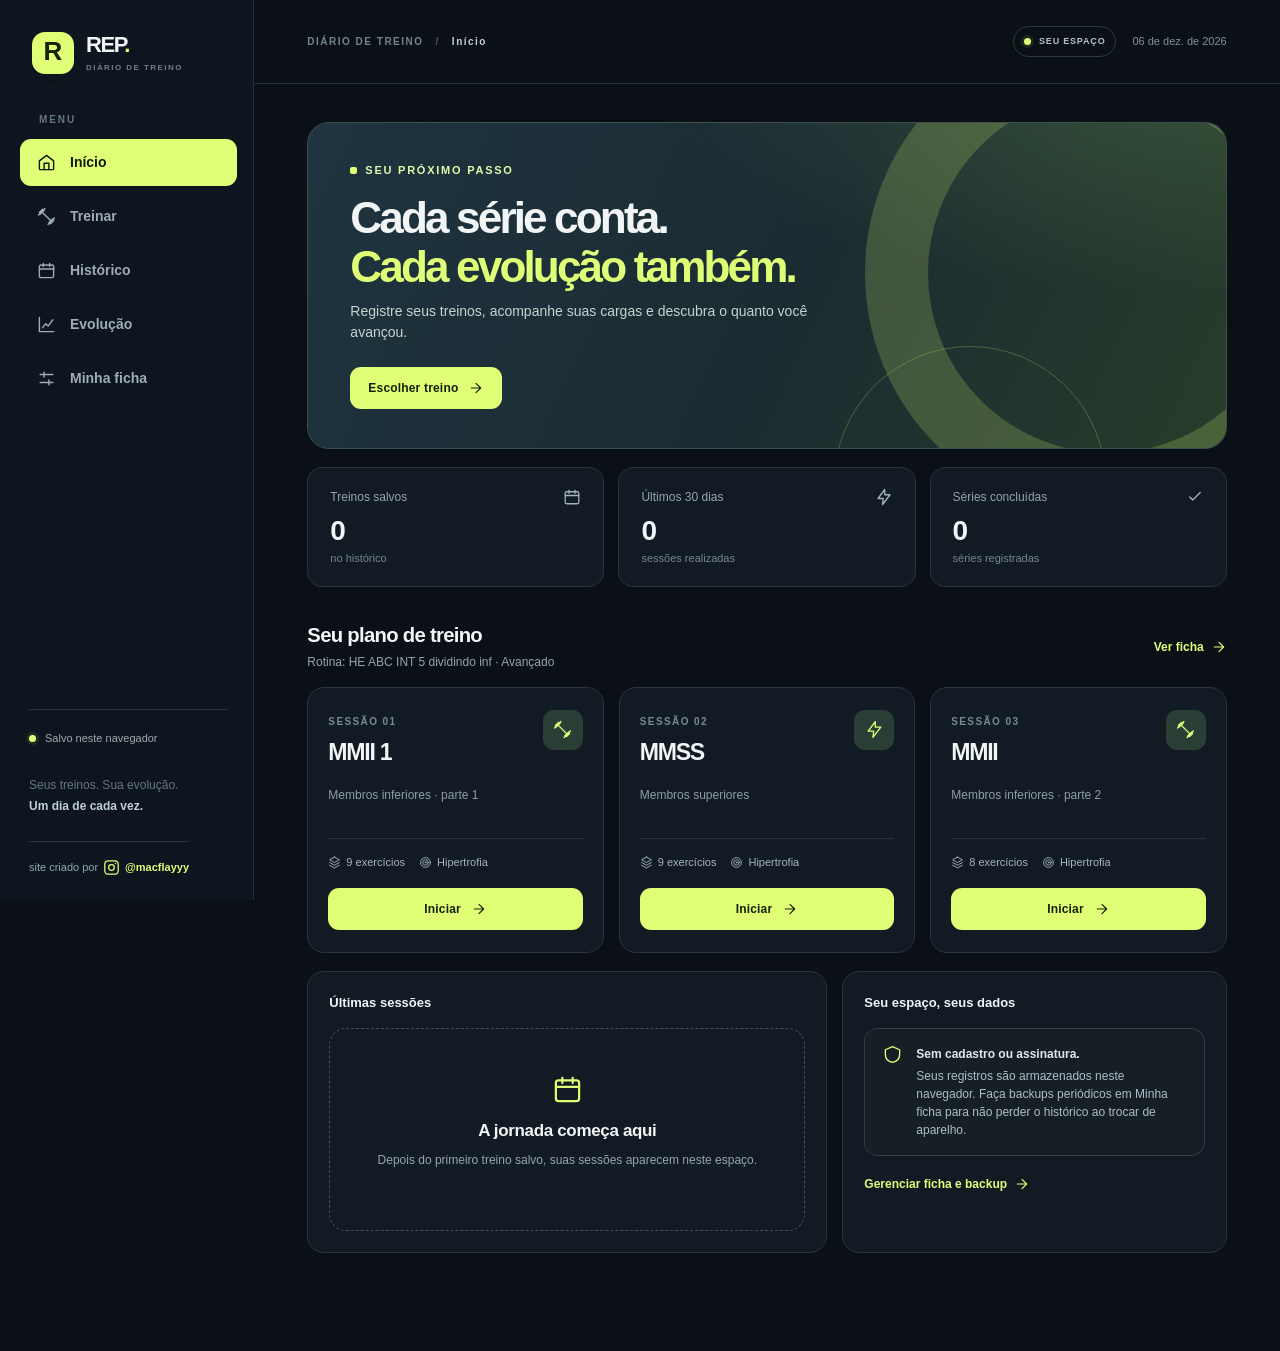
==== index.html @ fb62f92c "Recarregar novo aviso de três bipes no iPhone" ====
<!doctype html>
<html lang="pt-BR">
<head>
  <meta charset="utf-8">
  <meta name="viewport" content="width=device-width, initial-scale=1, viewport-fit=cover">
  <script>
    (function removeTrackingParam() {
      const url = new URL(window.location.href);
      if (url.searchParams.get('utm_source') === 'chatgpt.com') {
        url.searchParams.delete('utm_source');
        window.history.replaceState(window.history.state, '', url.pathname + url.search + url.hash);
      }
    })();
  </script>
  <meta name="theme-color" content="#0d1118">
  <meta name="description" content="Registre seus treinos, acompanhe cargas e evolua em cada sessão. Funciona offline e salva no navegador.">
  <title>REP — Diário de treino</title>
  <link rel="icon" href="assets/icon.svg" type="image/svg+xml">
  <link rel="stylesheet" href="styles.css?v=20261029-instagramgreen">
  <script src="js/data.js" defer></script>
  <script src="js/app.js?v=20261029-three-beeps" defer></script>
</head>
<body>
  <div class="shell">
    <aside class="sidebar" aria-label="Navegação principal">
      <div class="brand" aria-label="REP, diário de treino"><div class="brand-mark">R<span>·</span></div><div class="brand-name">REP<span class="brand-dot">.</span><small>DIÁRIO DE TREINO</small></div></div>
      <div class="side-label">MENU</div>
      <nav class="desktop-nav" id="desktop-nav">
        <button data-nav="home" class="nav-item active"><span data-icon="home"></span><span>Início</span></button>
        <button data-nav="training" class="nav-item"><span data-icon="dumbbell"></span><span>Treinar</span></button>
        <button data-nav="history" class="nav-item"><span data-icon="calendar"></span><span>Histórico</span></button>
        <button data-nav="progress" class="nav-item"><span data-icon="chart"></span><span>Evolução</span></button>
        <button data-nav="routine" class="nav-item"><span data-icon="sliders"></span><span>Minha ficha</span></button>
      </nav>
      <div class="sidebar-bottom"><div class="storage-indicator"><span class="status-dot"></span><span>Salvo neste navegador</span></div><div class="sidebar-tip">Seus treinos. Sua evolução.<br><strong>Um dia de cada vez.</strong></div><a class="creator-credit" href="https://www.instagram.com/macflayyy/" target="_blank" rel="noopener noreferrer" aria-label="Site criado por @macflayyy — abrir perfil no Instagram"><span class="creator-label">site criado por</span><span class="creator-handle"><svg aria-hidden="true" viewBox="0 0 24 24" fill="none" stroke="currentColor" stroke-width="1.8" stroke-linecap="round" stroke-linejoin="round"><rect x="2.5" y="2.5" width="19" height="19" rx="5"/><circle cx="12" cy="12" r="4"/><circle cx="17.6" cy="6.4" r="1" fill="currentColor" stroke="none"/></svg><strong>@macflayyy</strong></span></a></div>
    </aside>
    <div class="page">
      <header class="topbar"><div class="mobile-brand">REP<span>.</span></div><div class="breadcrumb"><span>DIÁRIO DE TREINO</span><span class="crumb-separator">/</span><span id="current-page-name">Início</span></div><div class="topbar-right"><span class="live-chip"><span class="status-dot"></span> SEU ESPAÇO</span><span id="today-label"></span></div></header>
      <main id="app" tabindex="-1" aria-live="polite"></main>
      <div class="mobile-creator"><a class="creator-credit creator-credit-mobile" data-instagram-profile href="#instagram" aria-label="Site criado por @macflayyy — abrir perfil no Instagram"><span class="creator-label">site criado por</span><span class="creator-handle"><svg aria-hidden="true" viewBox="0 0 24 24" fill="none" stroke="currentColor" stroke-width="1.8" stroke-linecap="round" stroke-linejoin="round"><rect x="2.5" y="2.5" width="19" height="19" rx="5"/><circle cx="12" cy="12" r="4"/><circle cx="17.6" cy="6.4" r="1" fill="currentColor" stroke="none"/></svg><strong>@macflayyy</strong></span></a></div>
    </div>
  </div>
  <nav class="mobile-nav" aria-label="Navegação principal">
    <button data-nav="home" class="mobile-nav-item active"><span data-icon="home"></span><small>Início</small></button>
    <button data-nav="training" class="mobile-nav-item"><span data-icon="dumbbell"></span><small>Treinar</small></button>
    <button data-nav="history" class="mobile-nav-item"><span data-icon="calendar"></span><small>Histórico</small></button>
    <button data-nav="progress" class="mobile-nav-item"><span data-icon="chart"></span><small>Evolução</small></button>
    <button data-nav="routine" class="mobile-nav-item"><span data-icon="sliders"></span><small>Ficha</small></button>
  </nav>
  <div id="modal-root"></div>
  <div id="toast-root" role="status" aria-live="polite"></div>
</body>
</html>
---- styles.css ----
:root{color-scheme:dark;--bg:#0b1017;--panel:#121a23;--panel2:#18222d;--border:#293440;--ink:#f1f5f6;--muted:#94a4ad;--subtle:#657783;--accent:#dfff77;--accentText:#162008;--blue:#95b9ff;--danger:#ff8c85;--radius:17px;--shadow:0 16px 36px #00000020;font-family:Inter,ui-sans-serif,-apple-system,BlinkMacSystemFont,"Segoe UI",sans-serif;font-size:14px}
*{box-sizing:border-box}html{scroll-behavior:smooth}body{margin:0;background:var(--bg);color:var(--ink);line-height:1.5;min-width:320px}button,input,select,textarea{font:inherit}button{cursor:pointer}button:disabled{opacity:.5;cursor:not-allowed}button:focus-visible,input:focus-visible,select:focus-visible,textarea:focus-visible{outline:2px solid var(--accent);outline-offset:3px}h1,h2,h3,p{margin:0}h1{font-size:clamp(2.1rem,4vw,3.15rem);letter-spacing:-.065em;line-height:1.12;font-weight:800}h2{font-size:1.45rem;letter-spacing:-.035em;line-height:1.2}h3{font-size:1.07rem;letter-spacing:-.02em}small{font-size:.77rem}a{color:inherit}svg{display:block}input,select,textarea{background:#0f1720;border:1px solid #354350;border-radius:10px;color:var(--ink);padding:11px 12px;max-width:100%;width:100%;min-height:42px}input[type=date]{color-scheme:dark}input[type=checkbox]{accent-color:var(--accent)}textarea{resize:vertical;min-height:80px}select{cursor:pointer}label{display:block}label>.field-label{display:block;margin-bottom:6px;color:#aebdc6;font-size:.79rem;font-weight:650} .shell{min-height:100vh;display:grid;grid-template-columns:254px minmax(0,1fr)}.sidebar{height:100vh;position:sticky;top:0;padding:32px 16px 23px 20px;border-right:1px solid #27313b;background:#0e151e;display:flex;flex-direction:column;gap:38px}.brand{display:flex;align-items:center;gap:12px;padding:0 12px}.brand-mark{height:42px;width:42px;border-radius:13px;background:var(--accent);color:#172208;font-size:26px;font-weight:900;display:grid;place-items:center;letter-spacing:-5px;padding-right:5px}.brand-mark span{font-size:21px}.brand-name{font-size:22px;font-weight:850;line-height:.98;letter-spacing:-.065em}.brand-dot,.mobile-brand span{color:var(--accent)}.brand-name small{display:block;color:#6e808d;letter-spacing:.18em;font-size:8px;font-weight:750;margin-top:8px}.side-label{font-size:10px;letter-spacing:.19em;color:#627681;font-weight:800;padding-left:19px;margin-bottom:-26px}.desktop-nav{display:grid;gap:7px}.nav-item,.mobile-nav-item{border:0;background:transparent;color:#9dadb6;display:flex;align-items:center;gap:14px;border-radius:11px;padding:13px 17px;font-weight:650;text-align:left;transition:background .2s,color .2s}.nav-item svg,.mobile-nav-item svg{height:19px;width:19px;stroke-width:1.8}.nav-item:hover,.mobile-nav-item:hover{background:#1a2631;color:white}.nav-item.active{background:var(--accent);color:#101b08}.sidebar-bottom{margin-top:auto;padding:15px 9px 0}.storage-indicator{display:flex;align-items:center;gap:9px;color:#9daaaf;font-size:11px;border-top:1px solid var(--border);padding-top:20px}.status-dot{display:inline-block;background:var(--accent);width:7px;height:7px;border-radius:50%;box-shadow:0 0 0 3px #dfff7717}.sidebar-tip{color:#637784;font-size:12px;line-height:1.8;margin-top:28px}.sidebar-tip strong{color:#bdd0d8;font-weight:550}.page{min-width:0;display:flex;flex-direction:column;min-height:100vh}.topbar{height:84px;padding:0 5.2%;border-bottom:1px solid #222e39;display:flex;align-items:center;justify-content:space-between;gap:12px}.breadcrumb{display:flex;align-items:center;gap:12px;color:#73848f;font-size:10px;letter-spacing:.15em;font-weight:750}.breadcrumb span:last-child{color:#c4d1d6}.crumb-separator{color:#485b65}.topbar-right{display:flex;gap:16px;align-items:center;color:#81939e;font-size:11px}.live-chip{display:flex;align-items:center;gap:8px;padding:8px 10px;border:1px solid #2b3b3f;border-radius:999px;color:#b5c3c5;font-weight:750;letter-spacing:.09em;font-size:9px}.mobile-brand,.mobile-nav{display:none}#app{width:100%;max-width:1320px;margin:0 auto;padding:38px 5.2% 80px;flex:1}.site-footer{padding:26px 5.2%;border-top:1px solid #202b35;color:#5c6e79;font-size:11px}.site-footer span{margin-left:8px}.eyebrow{display:flex;align-items:center;gap:8px;font-size:11px;letter-spacing:.16em;font-weight:800;color:var(--accent);text-transform:uppercase}.eyebrow:before{content:"";height:7px;width:7px;border-radius:2px;background:var(--accent)}.page-intro{display:flex;align-items:flex-end;justify-content:space-between;gap:24px;margin:13px 0 28px}.page-intro p{margin-top:12px;color:#91a0ac;max-width:590px}.page-intro .btn{flex-shrink:0}.hero{position:relative;min-height:258px;border-radius:22px;overflow:hidden;padding:39px 42px;display:flex;flex-direction:column;align-items:flex-start;justify-content:center;background:radial-gradient(ellipse at 92% -10%,#50734966,transparent 40%),linear-gradient(115deg,#1f3440 0%,#1b2b31 53%,#283d2b 100%);border:1px solid #3c504c}.hero:before{content:"";height:360px;width:360px;border:63px solid #e0ff7830;border-radius:100%;position:absolute;right:-125px;top:-93px}.hero:after{content:"";position:absolute;right:13%;bottom:-170px;height:270px;width:270px;border:1px solid #dfff773d;border-radius:50%}.hero>*{position:relative;z-index:1}.hero h1{margin:14px 0 10px;max-width:560px}.hero h1 em{font-style:normal;color:var(--accent)}.hero p{color:#c6d4d0;max-width:490px}.hero .btn{margin-top:24px}.hero .eyebrow{color:#e1f9aa}.stat-grid{display:grid;grid-template-columns:repeat(3,minmax(0,1fr));gap:14px;margin:18px 0 36px}.stat-card{background:var(--panel);border:1px solid var(--border);padding:20px 22px;border-radius:15px;min-height:120px;display:flex;flex-direction:column;justify-content:space-between}.stat-top{display:flex;align-items:center;justify-content:space-between;color:#93a4ae;font-size:12px}.stat-top svg{height:18px;width:18px;color:#a4b5bc}.stat-value{font-size:2rem;line-height:1.1;font-weight:800;letter-spacing:-.055em}.stat-caption{font-size:11px;color:#748792;margin-top:3px}.section-heading{display:flex;align-items:center;justify-content:space-between;gap:14px;margin:32px 0 16px}.section-heading h2{font-size:1.45rem}.section-heading p{color:var(--muted);font-size:12px;margin-top:5px}.mini-link{display:inline-flex;align-items:center;gap:7px;border:0;background:transparent;color:var(--accent);font-size:12px;font-weight:750;padding:7px 0}.mini-link svg{height:16px;width:16px}.session-grid{display:grid;grid-template-columns:repeat(3,minmax(0,1fr));gap:15px}.session-card{background:var(--panel);border:1px solid var(--border);border-radius:17px;padding:22px 20px;display:flex;flex-direction:column;gap:17px;transition:transform .2s,border .2s;min-width:0}.session-card:hover{transform:translateY(-2px);border-color:#52654c}.session-card-head{display:flex;align-items:flex-start;justify-content:space-between;gap:10px}.session-code{color:#758b95;font-size:10px;letter-spacing:.14em;font-weight:800}.session-card h3{font-size:1.65rem;letter-spacing:-.055em;margin-top:4px}.session-icon{display:grid;place-items:center;height:40px;width:40px;border-radius:11px;background:#2a3e35;color:var(--accent)}.session-icon svg{width:19px;height:19px}.session-subtitle{font-size:12px;color:#8f9da6;min-height:35px}.session-details{padding-top:15px;border-top:1px solid var(--border);display:flex;align-items:center;gap:14px;font-size:11px;color:#a5b5be}.session-details span{display:flex;align-items:center;gap:5px}.session-details svg{width:13px;height:13px}.session-card .btn{margin-top:auto}.btn{display:inline-flex;align-items:center;justify-content:center;gap:10px;border:1px solid transparent;border-radius:11px;padding:11px 17px;min-height:42px;font-size:12px;font-weight:800;letter-spacing:.015em;transition:filter .17s,background .17s}.btn svg{height:16px;width:16px;flex:0 0 16px}.btn:hover{filter:brightness(1.09)}.btn-primary{background:var(--accent);color:var(--accentText)}.btn-ghost{background:#1d2b36;border-color:#334551;color:#e4edef}.btn-plain{background:transparent;border-color:#354451;color:#c9d5db}.btn-danger{background:#42252b;border-color:#75434a;color:#ffb8b4}.btn-small{padding:8px 10px;min-height:34px;font-size:11px;border-radius:9px}.btn-block{width:100%}.btn-icon{min-width:34px;padding:7px}.muted{color:var(--muted)}.small{font-size:12px}.info-strip{background:#171f26;border:1px solid #303d41;border-radius:13px;display:flex;align-items:flex-start;gap:14px;padding:16px 18px;color:#acbec6;font-size:12px;margin-top:24px}.info-strip svg{height:19px;width:19px;flex-shrink:0;color:var(--accent)}.info-strip strong{color:#e0e9ea}.info-strip p+p{margin-top:4px}.summary-grid{display:grid;grid-template-columns:1.15fr .85fr;gap:15px;margin:18px 0}.card{background:var(--panel);border:1px solid var(--border);border-radius:var(--radius);padding:21px}.card-title{font-weight:750;font-size:13px;margin-bottom:16px}.recent-row{display:flex;justify-content:space-between;align-items:center;gap:15px;padding:13px 0;border-bottom:1px solid #28343d}.recent-row:last-child{border:0;padding-bottom:0}.recent-row .title{font-weight:740}.recent-row .subtitle{font-size:11px;color:#7e909c}.recent-row .right{text-align:right}.recent-row .right strong{color:#d3eb97;display:block}.recent-row .right span{font-size:11px;color:#81939d}.empty-state{background:var(--panel);border:1px dashed #42515b;border-radius:17px;padding:45px 25px;text-align:center;color:#94a6af}.empty-state svg{width:31px;height:31px;margin:0 auto 13px;color:var(--accent)}.empty-state h3{color:var(--ink);font-size:17px;margin-bottom:7px}.empty-state p{max-width:425px;margin:0 auto 16px;font-size:12px}.selector-row{display:flex;flex-wrap:wrap;gap:9px;margin:22px 0}.chip{background:#17232d;border:1px solid #2c404b;border-radius:999px;padding:9px 16px;color:#b4c3c9;font-weight:700;font-size:12px}.chip.active{background:var(--accent);color:var(--accentText);border-color:var(--accent)}.training-toolbar{display:flex;justify-content:space-between;align-items:center;gap:15px;background:#16212b;border:1px solid #31404a;padding:14px 18px;border-radius:14px;margin:18px 0 18px}.training-toolbar .toolbar-info{display:flex;gap:15px;align-items:center;flex-wrap:wrap}.training-toolbar strong{color:var(--accent)}.training-toolbar small{color:var(--muted)}.training-toolbar .date-field{display:flex;align-items:center;gap:10px}.date-field label{color:#a7b9c2;font-size:12px;font-weight:700}.date-field input{width:155px;padding:8px 9px;min-height:36px}.progress-track{height:8px;background:#27333c;border-radius:99px;overflow:hidden;margin:12px 0 10px}.progress-fill{height:100%;background:linear-gradient(90deg,#91cc67,var(--accent));border-radius:99px;transition:width .2s}.progress-caption{color:#93a6af;font-size:11px}.exercise-list{display:grid;gap:13px}.combo-banner{display:flex;align-items:center;gap:12px;background:#263529;border:1px solid #516644;border-radius:12px;padding:13px 16px;color:#d2e6ba;margin-top:6px;margin-bottom:0}.combo-banner svg{width:19px;height:19px;color:var(--accent)}.combo-banner strong{display:block;font-size:12px}.combo-banner span{font-size:11px;color:#adbea3}.exercise-card{background:var(--panel);border:1px solid #2a3741;border-radius:16px;padding:20px 22px;scroll-margin:12px}.exercise-card.is-complete{border-color:#647b42;background:#17231e}.exercise-header{display:flex;align-items:flex-start;justify-content:space-between;gap:13px}.exercise-number{color:var(--accent);font-size:10px;letter-spacing:.13em;font-weight:800;margin-bottom:7px}.exercise-name{font-size:17px;font-weight:760;letter-spacing:-.025em}.exercise-tags{display:flex;align-items:center;gap:7px;flex-wrap:wrap;margin:11px 0}.tag{display:inline-flex;align-items:center;gap:5px;padding:6px 8px;border:1px solid #3c4c56;border-radius:7px;color:#b4c4c9;font-size:10px;background:#1b2832}.tag svg{height:13px;width:13px}.tag-accent{border-color:#536d4d;color:#daf29b;background:#273526}.exercise-notes{background:#1c2832;border-left:2px solid #879fab;border-radius:4px 9px 9px 4px;margin:10px 0 15px;padding:10px 13px;color:#b5c5cc;font-size:12px}.exercise-notes strong{color:#e0ebef}.exercise-notes p+p{margin-top:6px}.exercise-header .btn{flex-shrink:0}.set-table{border:1px solid #32414b;border-radius:11px;overflow:hidden;margin-top:16px}.set-table-head,.set-row{display:grid;grid-template-columns:65px minmax(90px,1fr) minmax(90px,1fr) 55px;gap:12px;align-items:center;padding:9px 13px}.set-table-head{background:#1d2b36;color:#8fa3af;font-size:10px;font-weight:850;letter-spacing:.05em}.set-row{border-top:1px solid #2c3b45;min-height:59px}.set-row.done{background:#213125}.set-row .set-index{font-weight:800;color:#b6c6ce;font-size:12px}.set-row input{padding:8px 10px;min-height:36px;font-size:13px}.tick{width:31px;height:31px;border:1px solid #456052;border-radius:9px;background:#24372f;color:#5d7568;display:grid;place-items:center;margin-left:auto}.tick svg{width:16px;height:16px}.tick.checked{background:var(--accent);color:#15200b;border-color:var(--accent)}.cardio-grid{display:grid;grid-template-columns:repeat(4,minmax(0,1fr));gap:12px;padding:14px;margin-top:15px;border:1px solid #33444b;border-radius:11px}.cardio-grid label{font-size:10px;color:#a5b7bf;font-weight:700}.cardio-grid label span{display:block;margin-bottom:6px}.cardio-grid .wide{grid-column:span 2}.cardio-complete{display:flex;align-items:center;gap:9px;justify-content:flex-end}.cardio-complete .tick{margin:0}.exercise-footer{display:flex;justify-content:space-between;align-items:center;gap:8px;flex-wrap:wrap;margin-top:15px}.exercise-footer .hint{font-size:11px;color:#869ba4}.session-footer{margin:20px 0 32px;background:#18252c;border:1px solid #3a4b51;border-radius:16px;padding:20px;display:grid;grid-template-columns:1fr auto;gap:20px;align-items:end}.session-footer textarea{margin-top:7px}.session-footer .btn{min-width:160px}.session-footer label{font-weight:720;font-size:12px}.filter-line{display:flex;align-items:center;justify-content:space-between;gap:12px;flex-wrap:wrap;margin-bottom:17px}.filter-line select{width:auto;min-width:180px}.history-list{display:grid;gap:12px}.history-item{border:1px solid var(--border);background:var(--panel);border-radius:15px;overflow:hidden}.history-row{display:flex;justify-content:space-between;align-items:center;gap:18px;padding:18px 20px;flex-wrap:wrap}.history-date{font-size:11px;color:#839aa3}.history-title{font-size:17px;font-weight:760;margin:4px 0}.history-badges{display:flex;gap:7px;flex-wrap:wrap}.history-item details{border-top:1px solid var(--border)}.history-item summary{cursor:pointer;list-style:none;padding:12px 20px;font-size:12px;font-weight:780;color:var(--accent)}.history-item summary::-webkit-details-marker{display:none}.history-item details[open] summary{border-bottom:1px solid var(--border)}.history-detail{padding:15px 20px}.history-exercise{padding:10px 0;border-bottom:1px solid #27343b}.history-exercise:last-child{border-bottom:0}.history-exercise strong{font-size:12px}.history-exercise small{display:block;color:#8da3aa;margin-top:5px;line-height:1.7}.history-actions{display:flex;align-items:center;gap:8px}.chart-layout{display:grid;grid-template-columns:1fr 275px;gap:16px;align-items:stretch}.chart-card{min-width:0}.chart-header{display:flex;justify-content:space-between;align-items:flex-start;gap:15px;flex-wrap:wrap}.chart-title{font-size:13px;color:#a5b5bc}.chart-peak{font-size:2.5rem;font-weight:820;letter-spacing:-.065em;line-height:1.1;margin-top:7px}.chart-note{color:#8ca1ab;font-size:11px}.chart-shell{margin:23px 0 6px}.chart-shell svg{width:100%;height:auto}.axis-label{font-size:11px;fill:#8b9ea8;font-family:inherit}.chart-grid{stroke:#31424a;stroke-width:1;stroke-dasharray:4 6}.chart-line{fill:none;stroke:var(--accent);stroke-width:3.5;stroke-linecap:round;stroke-linejoin:round}.chart-area{fill:url(#chartGradient)}.chart-point{fill:var(--accent);stroke:#1a2426;stroke-width:3}.chart-summary{display:grid;gap:12px;align-content:start}.chart-summary .mini-stat{border-bottom:1px solid var(--border);padding:0 0 14px}.mini-stat small{color:#8da2ab;display:block;margin-bottom:4px}.mini-stat strong{font-size:21px;letter-spacing:-.04em}.chart-selector{width:100%;margin-bottom:19px}.routine-header{display:flex;justify-content:space-between;align-items:center;gap:14px;margin:28px 0 12px}.routine-count{color:var(--muted);font-size:12px}.routine-row{background:var(--panel);border:1px solid var(--border);border-radius:13px;padding:15px 17px;display:flex;align-items:center;justify-content:space-between;gap:13px;margin-bottom:9px}.routine-left{min-width:0}.routine-left strong{display:block;font-size:13px;line-height:1.45}.routine-meta{color:#8c9faa;font-size:11px;margin-top:5px;line-height:1.6;word-break:break-word}.routine-controls{display:flex;gap:6px;flex-shrink:0}.routine-controls .btn{min-width:35px}.routine-divider{margin-top:14px}.backup-card{display:grid;grid-template-columns:1fr auto;gap:20px;align-items:center;margin-top:36px}.backup-card p{color:#93a5ad;font-size:12px;margin-top:7px}.backup-actions{display:flex;gap:9px;flex-wrap:wrap}.hidden-file-input{display:none}.modal-backdrop{position:fixed;inset:0;z-index:100;background:#020a0dce;display:grid;place-items:center;padding:20px;overflow:auto}.modal{width:min(100%,590px);max-height:min(90vh,820px);overflow:auto;background:#17222c;border:1px solid #455864;border-radius:20px;box-shadow:0 30px 90px #0009;padding:25px}.modal-head{display:flex;align-items:center;justify-content:space-between;gap:20px;margin-bottom:18px}.modal-head h2{font-size:23px}.modal-head p{color:#91a4ad;font-size:11px;margin-top:3px}.modal-form{display:grid;grid-template-columns:1fr 1fr;gap:14px}.modal-form .full{grid-column:1/-1}.modal-form label{font-size:12px}.modal-footer{grid-column:1/-1;display:flex;justify-content:space-between;gap:10px;padding-top:12px;border-top:1px solid var(--border);flex-wrap:wrap}.modal-note{grid-column:1/-1;color:#879da5;font-size:11px}.text-danger{color:#ffb0a9}.success-text{color:var(--accent)}#toast-root{position:fixed;right:20px;bottom:22px;z-index:200;pointer-events:none}.toast{padding:13px 17px;background:#dcff7e;color:#132008;font-size:12px;font-weight:800;border-radius:10px;box-shadow:var(--shadow);max-width:340px}.rest-timer{position:fixed;bottom:25px;left:50%;transform:translateX(-50%);z-index:70;background:var(--accent);color:#1a280c;display:flex;align-items:center;gap:15px;border-radius:99px;padding:10px 13px 10px 19px;box-shadow:0 16px 40px #0009}.rest-timer strong{font-size:18px;font-variant-numeric:tabular-nums}.rest-timer .btn{background:#1e2d10;color:#e7ffac;min-height:33px}.rest-timer small{font-size:10px;text-transform:uppercase;letter-spacing:.1em;font-weight:800}.mobile-only{display:none}
@media(max-width:1200px){.shell{grid-template-columns:220px minmax(0,1fr)}.session-grid{gap:11px}.session-card{padding:18px 16px}.chart-layout{grid-template-columns:1fr 225px}.cardio-grid{grid-template-columns:repeat(2,minmax(0,1fr))}}
@media(max-width:850px){.shell{display:block}.sidebar{display:none}.topbar{height:65px;padding:0 22px}.mobile-brand{display:block;font-size:25px;font-weight:900;letter-spacing:-.07em}.breadcrumb{display:none}#app{padding:29px 22px 104px}.mobile-nav{position:fixed;bottom:0;left:0;right:0;z-index:85;display:flex;justify-content:space-around;align-items:stretch;border-top:1px solid #34434c;background:#101921f2;backdrop-filter:blur(20px);padding:9px max(10px,env(safe-area-inset-right)) calc(9px + env(safe-area-inset-bottom)) max(10px,env(safe-area-inset-left))}.mobile-nav-item{display:flex;flex-direction:column;align-items:center;justify-content:center;gap:3px;padding:4px 3px 2px;border-radius:8px;min-width:52px;font-size:10px}.mobile-nav-item small{font-size:9px;font-weight:650}.mobile-nav-item.active{color:var(--accent)}.site-footer{padding-bottom:100px}.hero{min-height:245px}.session-grid{grid-template-columns:repeat(3,minmax(0,1fr))}.chart-layout{grid-template-columns:1fr}.chart-summary{grid-template-columns:repeat(3,1fr);gap:12px}.chart-summary .mini-stat{border:0;padding:0}.rest-timer{bottom:85px}.mobile-only{display:initial}}
@media(max-width:650px){.topbar{padding:0 17px}.topbar-right #today-label{display:none}#app{padding:23px 15px 110px}.hero{padding:29px 24px;min-height:266px;border-radius:17px}.hero:before{right:-275px}.hero h1{font-size:36px}.stat-grid{gap:9px}.stat-card{padding:14px 13px;min-height:103px}.stat-top{font-size:10px}.stat-top svg{height:15px;width:15px}.stat-value{font-size:1.7rem}.stat-caption{font-size:10px}.session-grid{grid-template-columns:1fr}.session-card{gap:11px}.session-subtitle{min-height:0}.session-card h3{font-size:1.5rem}.page-intro{align-items:flex-start;flex-direction:column;gap:14px;margin:12px 0 21px}.page-intro h1{font-size:32px}.page-intro p{margin-top:9px}.section-heading{margin:26px 0 13px}.summary-grid{grid-template-columns:1fr}.training-toolbar{align-items:flex-start;flex-direction:column}.exercise-card{padding:15px}.exercise-name{font-size:15px}.exercise-header .btn{font-size:10px;padding:7px 8px}.exercise-header .btn svg{display:none}.set-table-head,.set-row{grid-template-columns:38px minmax(65px,1fr) minmax(65px,1fr) 35px;gap:7px;padding:9px 9px}.set-row input{font-size:13px;padding:8px 6px}.set-table-head{font-size:9px}.tick{height:29px;width:29px}.session-footer{grid-template-columns:1fr;gap:13px;padding:16px}.session-footer .btn{width:100%}.cardio-grid{gap:9px;padding:10px}.cardio-grid input{min-width:0}.routine-row{align-items:flex-start;gap:10px;padding:13px}.routine-controls{flex-direction:column}.routine-controls .btn{min-width:34px}.routine-meta{font-size:10px}.backup-card{grid-template-columns:1fr}.backup-actions .btn{flex:1}.modal{padding:20px 15px}.modal-form{gap:12px}.modal-form .narrow-full{grid-column:1/-1}.chart-summary .mini-stat strong{font-size:17px}.history-row{align-items:flex-start}.history-actions{width:100%;justify-content:space-between}.rest-timer{bottom:88px;width:max-content;max-width:calc(100vw - 24px)}}
@media(prefers-reduced-motion:reduce){*,*::before,*::after{scroll-behavior:auto!important;transition:none!important;animation:none!important}}

/* Histórico: mantém a seta do resumo em tamanho estável, inclusive no celular. */
.history-item summary{display:flex;align-items:center;justify-content:space-between;gap:12px}
.history-item summary svg{width:17px;height:17px;flex:0 0 17px;display:inline-block;vertical-align:middle;transition:transform .2s ease}
.history-item details[open] summary svg{transform:rotate(180deg)}
/* Descanso ajustável sem modificar a prescrição original da ficha. */
.training-options{display:flex;align-items:center;justify-content:space-between;gap:12px;flex-wrap:wrap;margin:0 0 16px;padding:11px 16px;border:1px solid #354550;border-radius:12px;background:#14202a;color:#b8cbd0}
.training-options .vibrate-label{display:inline-flex;align-items:center;gap:8px;font-size:12px;font-weight:750;cursor:pointer}
.vibrate-label input{width:18px;height:18px;min-height:0;flex:0 0 18px;margin:0;accent-color:var(--accent)}
.vibrate-label svg{width:16px;height:16px;color:var(--accent)}
.training-options small{font-size:11px;color:#849aa7}
.exercise-actions{display:flex;align-items:center;justify-content:flex-end;gap:9px;flex-wrap:wrap}
.rest-config{display:inline-flex;align-items:flex-end;gap:8px;flex-wrap:wrap}
.rest-config label{display:flex;flex-direction:column;gap:5px;font-size:10px;color:#a5b8c1;font-weight:750}
.rest-config input{width:75px;min-height:34px;padding:6px 9px;font-size:13px;font-variant-numeric:tabular-nums;text-align:center}
.rest-timer.rest-finished{background:#ffdf83;color:#24200c}
@media(max-width:620px){.exercise-actions{width:100%;justify-content:space-between}.rest-config{max-width:100%}.training-options{align-items:flex-start}.rest-timer{bottom:82px;max-width:calc(100vw - 24px);gap:10px;padding:10px 12px}.rest-timer small{font-size:9px}.rest-timer strong{font-size:17px}}
/* Crédito do criador: ícone colado ao @, sem deslocamento para o início da linha. */
.sidebar{overflow-y:auto}
.sidebar-bottom{flex-shrink:0}
.creator-credit{display:inline-flex;align-items:center;gap:5px;flex-wrap:nowrap;white-space:nowrap;margin-top:23px;padding-top:17px;border-top:1px solid #29353d;text-decoration:none;color:#90a7b0;font-size:11px;line-height:1.5;transition:color .18s}
.creator-credit .creator-label{display:inline-block;flex:0 0 auto}
.creator-credit .creator-handle{display:inline-flex;align-items:center;gap:5px;white-space:nowrap;flex:0 0 auto}
.creator-credit .creator-handle svg{width:17px;height:17px;flex:0 0 17px;display:block;color:var(--accent);stroke:currentColor}
.creator-credit strong{color:#dfff77;font-weight:750}
.creator-credit:hover{color:#fff}
.creator-credit:focus-visible{outline:2px solid var(--accent);outline-offset:4px;border-radius:4px}
.mobile-creator{display:none}
@media(max-width:850px){
  .mobile-creator{display:flex;align-items:center;justify-content:center;margin:0 20px 80px;padding:0 12px}
  .creator-credit-mobile{justify-content:center;margin-top:0;padding:16px 0 0;border-top:1px solid #29353d;font-size:12px}
}

/* Ordem visual fixa mesmo quando o navegador conserva o HTML anterior no cache. */
.creator-credit .creator-handle svg{order:0!important}
.creator-credit .creator-handle strong{order:1!important}
.creator-credit .creator-handle{display:inline-flex!important;flex-direction:row!important;align-items:center!important;gap:5px!important}

/* Evita o zoom automático do Safari ao focar campos menores que 16px. */
@media (max-width: 850px), (hover: none) and (pointer: coarse) {
  input:not([type="checkbox"]):not([type="radio"]):not([type="file"]),
  select,
  textarea {
    font-size: 16px !important;
  }
  .set-row input,
  .cardio-grid input,
  .rest-config input,
  .date-field input,
  .modal-form input,
  .modal-form select,
  .modal-form textarea {
    min-width: 0;
  }
}
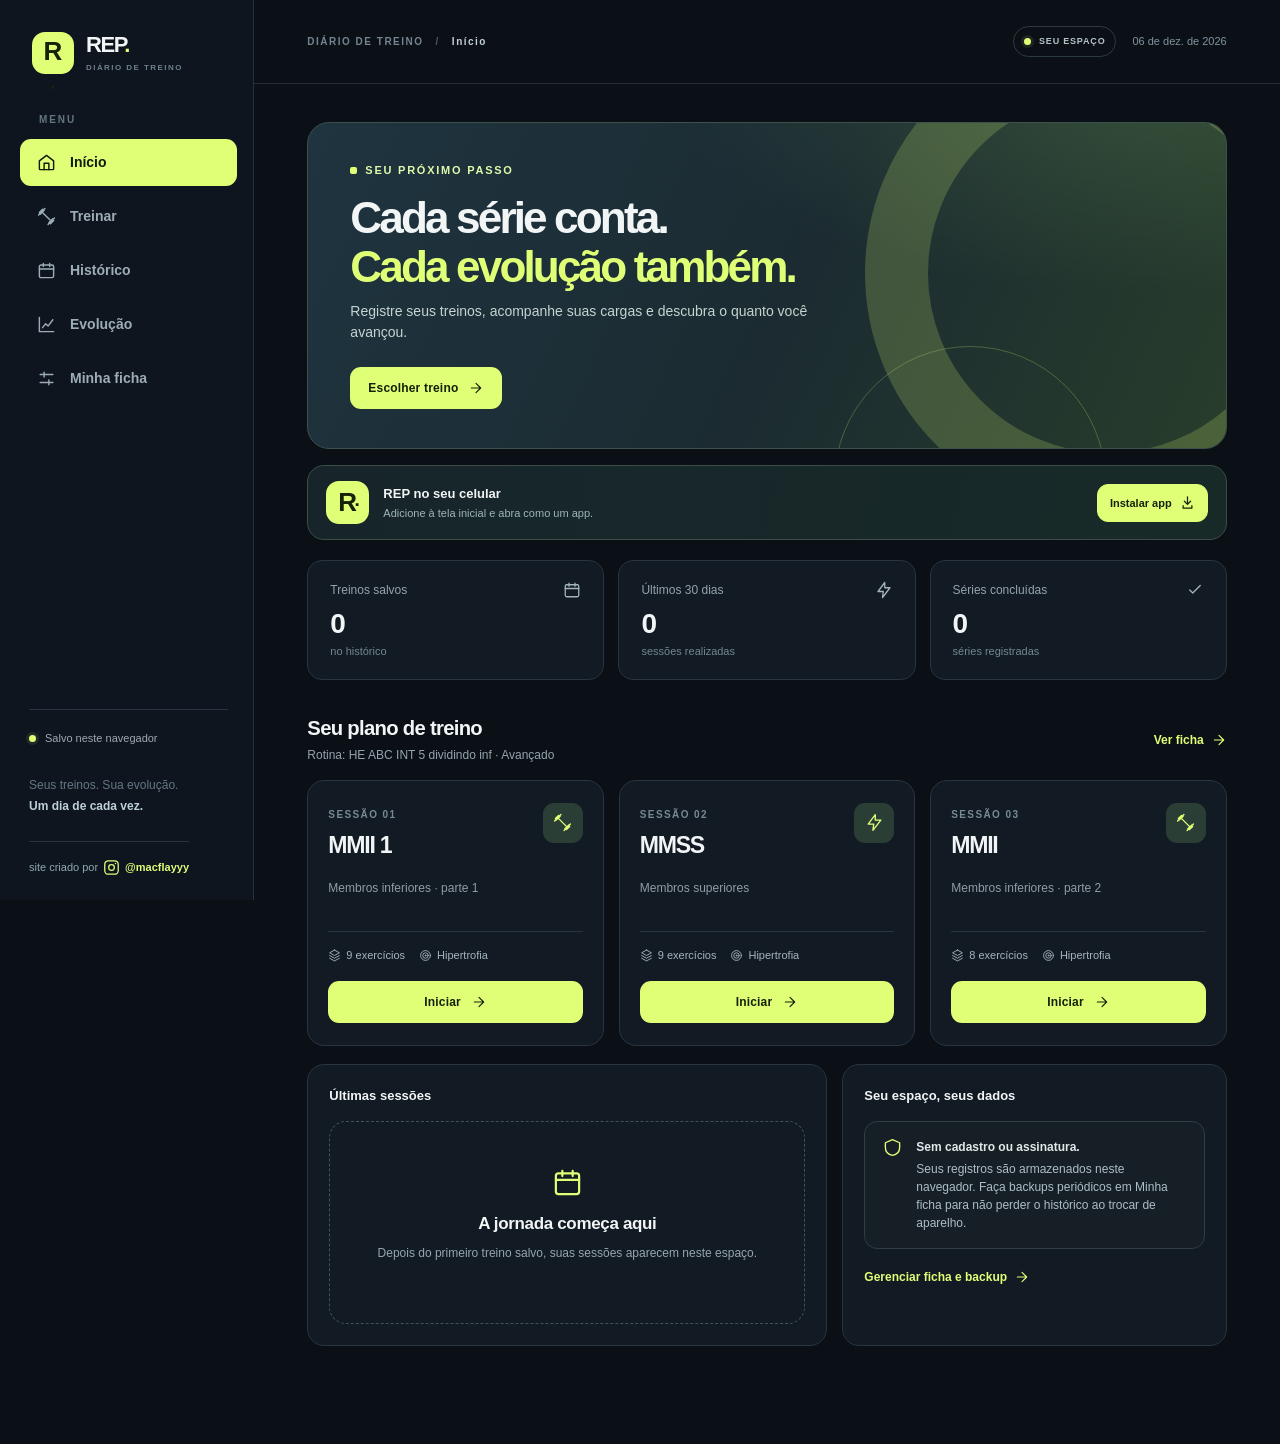
==== commit 3262f9a0: "Adicionar botão Instalar app, PWA e navegação inferior flutuante no celular" ====
--- a/index.html
+++ b/index.html
@@ -16,9 +16,15 @@
   <meta name="description" content="Registre seus treinos, acompanhe cargas e evolua em cada sessão. Funciona offline e salva no navegador.">
   <title>REP — Diário de treino</title>
   <link rel="icon" href="assets/icon.svg" type="image/svg+xml">
-  <link rel="stylesheet" href="styles.css?v=20261029-instagramgreen">
+  <link rel="manifest" href="manifest.webmanifest">
+  <link rel="apple-touch-icon" sizes="180x180" href="assets/apple-touch-icon.png">
+  <meta name="apple-mobile-web-app-capable" content="yes">
+  <meta name="apple-mobile-web-app-title" content="REP">
+  <meta name="apple-mobile-web-app-status-bar-style" content="black-translucent">
+  <link rel="stylesheet" href="styles.css?v=20261029-floating-app">
   <script src="js/data.js" defer></script>
-  <script src="js/app.js?v=20261029-three-beeps" defer></script>
+  <script src="js/app.js?v=20261029-floating-app" defer></script>
+  <script src="js/install.js?v=20261029-floating-app" defer></script>
 </head>
 <body>
   <div class="shell">
--- a/styles.css
+++ b/styles.css
@@ -59,3 +59,150 @@
     min-width: 0;
   }
 }
+
+
+/* Barra flutuante de navegação no celular, inspirada no layout do WhatsApp. */
+@media (max-width:850px) {
+  .mobile-nav {
+    position:fixed;
+    inset:auto 12px calc(11px + env(safe-area-inset-bottom, 0px)) 12px;
+    z-index:85;
+    display:flex;
+    align-items:center;
+    justify-content:space-between;
+    gap:3px;
+    width:auto;
+    max-width:500px;
+    margin-inline:auto;
+    padding:8px;
+    border:1px solid #43574c;
+    border-radius:27px;
+    background:rgba(21,34,38,.95);
+    -webkit-backdrop-filter:blur(22px) saturate(1.25);
+    backdrop-filter:blur(22px) saturate(1.25);
+    box-shadow:0 13px 38px #00000096,0 2px 10px #00000066,inset 0 1px #ffffff12;
+  }
+  .mobile-nav-item {
+    flex:1 1 0;
+    min-width:0;
+    min-height:56px;
+    display:flex;
+    flex-direction:column;
+    align-items:center;
+    justify-content:center;
+    gap:4px;
+    padding:7px 2px 6px;
+    border:1px solid transparent;
+    border-radius:19px;
+    color:#b4c7c6;
+    background:transparent;
+    transition:color .18s ease, background .18s ease, transform .18s ease;
+  }
+  .mobile-nav-item svg {width:20px;height:20px;flex:0 0 20px}
+  .mobile-nav-item small {font-size:9px;font-weight:750;letter-spacing:.005em;line-height:1.1}
+  .mobile-nav-item.active {
+    color:#172507;
+    background:var(--accent);
+    box-shadow:0 3px 12px #dfff7730;
+    border-color:#f1ffc530;
+  }
+  .mobile-nav-item:not(.active):active {background:#263b3a;transform:scale(.97)}
+  .mobile-nav-item:focus-visible {outline:2px solid var(--accent);outline-offset:2px}
+  #app {padding-bottom:calc(125px + env(safe-area-inset-bottom,0px))}
+  .mobile-creator {margin-bottom:calc(123px + env(safe-area-inset-bottom,0px))}
+  .rest-timer {bottom:calc(98px + env(safe-area-inset-bottom,0px))}
+}
+@media (max-width:370px) {
+  .mobile-nav {left:9px;right:9px;padding:6px;gap:1px;border-radius:23px}
+  .mobile-nav-item {min-height:54px;border-radius:16px}
+  .mobile-nav-item svg {width:18px;height:18px}
+  .mobile-nav-item small {font-size:8px}
+}
+
+/* Bloco discreto de instalação no Início */
+.install-card {
+  display:flex;
+  align-items:center;
+  gap:14px;
+  margin:16px 0 20px;
+  padding:15px 18px;
+  border:1px solid #3b4d46;
+  border-radius:17px;
+  background:linear-gradient(105deg,#17252b,#182a28);
+}
+.install-app-symbol {
+  width:43px;height:43px;flex:0 0 43px;
+  display:grid;place-items:center;
+  border-radius:13px;
+  background:#dfff77;
+  color:#172208;
+  font-size:26px;font-weight:900;letter-spacing:-.09em;
+}
+.install-app-symbol b {font-size:19px}
+.install-card-copy {display:flex;flex:1;flex-direction:column;gap:2px;min-width:0}
+.install-card-copy strong {color:#f1f5f6;font-size:13px;font-weight:800}
+.install-card-copy span {color:#9fb5b4;font-size:11px;line-height:1.45}
+.install-app-button {
+  flex:0 0 auto;
+  min-height:38px;
+  display:inline-flex;align-items:center;justify-content:center;gap:8px;
+  padding:9px 12px;
+  border:1px solid #dfff77;
+  border-radius:11px;
+  color:#152309;
+  background:#dfff77;
+  font-size:11px;
+  font-weight:850;
+  white-space:nowrap;
+}
+.install-app-button svg {width:15px;height:15px;flex-shrink:0}
+.install-app-button:hover {filter:brightness(1.06)}
+.install-app-button:focus-visible {outline:2px solid #dfff77;outline-offset:3px}
+body.rep-installed .install-card {display:none}
+@media (max-width:650px) {
+  .install-card {gap:11px;padding:13px;border-radius:16px}
+  .install-app-symbol {width:37px;height:37px;flex-basis:37px;border-radius:11px;font-size:23px}
+  .install-card-copy strong {font-size:12px}
+  .install-card-copy span {font-size:10px}
+  .install-app-button {padding:9px 10px;gap:5px;font-size:10px;min-height:36px}
+  .install-app-button svg {width:14px;height:14px}
+}
+@media (max-width:350px) {
+  .install-card {flex-wrap:wrap}
+  .install-app-button {margin-left:auto}
+}
+
+/* Instruções de instalação acessíveis, sem mudar as telas de treino. */
+.install-help-overlay {
+  position:fixed;inset:0;z-index:120;
+  display:grid;place-items:center;
+  padding:20px;
+  background:rgba(4,10,14,.82);
+  -webkit-backdrop-filter:blur(7px);backdrop-filter:blur(7px);
+}
+.install-help-dialog {
+  width:min(100%,400px);
+  position:relative;
+  border:1px solid #435950;
+  border-radius:22px;
+  background:#15212a;
+  padding:25px 22px 20px;
+  box-shadow:0 24px 65px #00000088;
+}
+.install-help-dialog h2 {font-size:20px;font-weight:850;margin:0 30px 9px 0}
+.install-help-dialog p {font-size:12px;line-height:1.65;color:#b5c9cb;margin:0 0 16px}
+.install-help-dialog ol {padding-left:21px;margin:0 0 20px;color:#d1dce0;font-size:13px;line-height:1.8}
+.install-help-dialog li+li {margin-top:8px}
+.install-help-dialog strong {color:#dfff77}
+.install-help-close {
+  position:absolute;right:15px;top:13px;
+  display:grid;place-items:center;
+  width:34px;height:34px;
+  border:1px solid #3b4b56;
+  border-radius:10px;
+  background:#1c2e36;color:#fff;font-size:20px;
+}
+.install-help-done {
+  width:100%;min-height:43px;border:0;border-radius:11px;
+  background:#dfff77;color:#172208;font-weight:850;font-size:13px;
+}
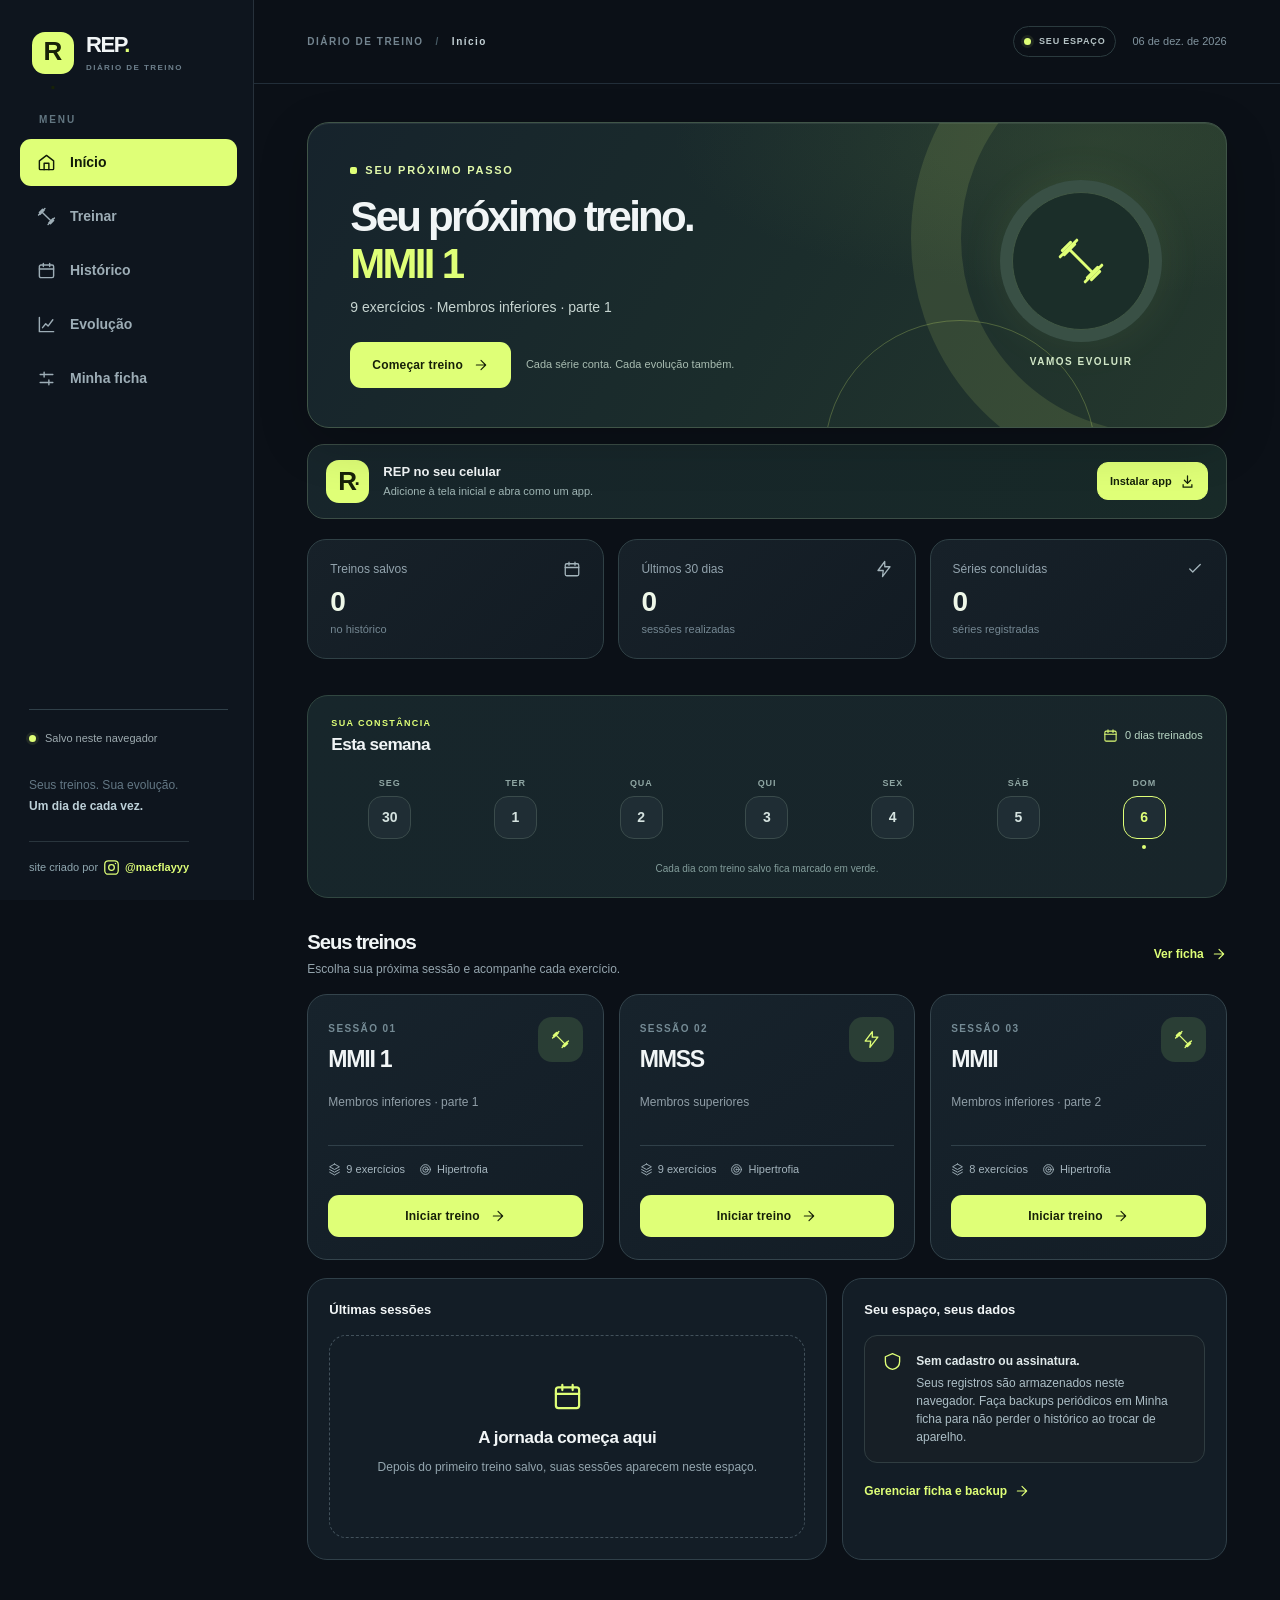
==== commit 5cbe4d65: "Redesign premium REP: dashboard inteligente, calendário, treinos, gráficos e timer" ====
--- a/index.html
+++ b/index.html
@@ -21,9 +21,9 @@
   <meta name="apple-mobile-web-app-capable" content="yes">
   <meta name="apple-mobile-web-app-title" content="REP">
   <meta name="apple-mobile-web-app-status-bar-style" content="black-translucent">
-  <link rel="stylesheet" href="styles.css?v=20261029-floating-app">
+  <link rel="stylesheet" href="styles.css?v=20261029-rep2">
   <script src="js/data.js" defer></script>
-  <script src="js/app.js?v=20261029-floating-app" defer></script>
+  <script src="js/app.js?v=20261029-rep2" defer></script>
   <script src="js/install.js?v=20261029-floating-app" defer></script>
 </head>
 <body>
--- a/styles.css
+++ b/styles.css
@@ -206,3 +206,162 @@
   width:100%;min-height:43px;border:0;border-radius:11px;
   background:#dfff77;color:#172208;font-weight:850;font-size:13px;
 }
+
+/* REP 2.0 — acabamento premium: hierarquia, cartões, calendário, progresso e cronômetro. */
+:root {
+  --panel:#131d26;
+  --border:#304049;
+  --radius:20px;
+  --shadow:0 18px 48px #00000038;
+}
+button, a, input, select { -webkit-tap-highlight-color:transparent }
+button:focus-visible,a:focus-visible {outline:2px solid var(--accent);outline-offset:3px}
+#app.rep-enter {animation:rep-content-in .28s cubic-bezier(.2,.8,.2,1) both}
+@keyframes rep-content-in {from{opacity:.78;transform:translateY(5px)}to{opacity:1;transform:translateY(0)}}
+.hero-premium {
+  min-height:275px;
+  display:grid;
+  grid-template-columns:minmax(0,1fr) 205px;
+  align-items:center;
+  gap:20px;
+  background:radial-gradient(ellipse at 86% 6%,#536c3d44,transparent 38%),linear-gradient(120deg,#16232c 0%,#1b2d2c 52%,#25382d 100%);
+  border:1px solid #405548;
+  box-shadow:0 15px 50px #0003,inset 0 1px #ffffff12;
+}
+.hero-premium:before {right:-175px;top:-130px;width:390px;height:390px;border-width:50px;opacity:.6}
+.hero-premium:after {right:130px;bottom:-165px}
+.hero-premium .hero-copy {position:relative;z-index:1}
+.hero-premium h1 {font-size:clamp(2rem,4vw,3rem);line-height:1.12}
+.hero-premium .hero-actions {display:flex;flex-wrap:wrap;gap:15px;align-items:center;margin-top:24px}
+.hero-premium .hero-actions .btn {margin-top:0;min-height:46px;padding-inline:21px}
+.hero-secondary {font-size:11px;color:#a8bcb1;max-width:210px}
+.hero-visual {position:relative;display:flex;flex-direction:column;align-items:center;gap:12px}
+.hero-orbit {
+  width:162px;height:162px;border-radius:50%;padding:12px;
+  background:conic-gradient(var(--accent) 0 var(--hero-progress),#395045 var(--hero-progress) 100%);
+  box-shadow:0 0 45px #dfff7714;
+}
+.hero-orbit>span {display:grid;place-items:center;width:100%;height:100%;border-radius:50%;background:#1b2e29;border:1px solid #405744}
+.hero-orbit svg {width:50px;height:50px;stroke:var(--accent);stroke-width:1.4}
+.hero-visual small {font-size:10px;font-weight:800;letter-spacing:.15em;color:#d1e7c7}
+.stat-card {border-color:#304146;border-radius:19px;background:linear-gradient(135deg,#172129,#121b23);transition:border-color .2s,transform .2s}
+.stat-card:hover {transform:translateY(-2px);border-color:#516449}
+.stat-value {color:#eef7e8;font-variant-numeric:tabular-nums}
+.section-heading h2 {font-weight:850;letter-spacing:-.055em}
+.weekly-panel {border:1px solid #314741;border-radius:21px;background:linear-gradient(115deg,#17262b,#18252a);padding:21px 23px;margin:0 0 28px}
+.weekly-panel-head {display:flex;align-items:center;justify-content:space-between;gap:16px}
+.weekly-panel-head h2 {font-size:1.23rem;margin-top:4px}
+.small-eyebrow {font-size:9px;color:var(--accent);font-weight:850;letter-spacing:.15em}
+.weekly-count {display:inline-flex;align-items:center;gap:7px;color:#b8d6c4;font-size:11px}
+.weekly-count svg {width:15px;height:15px;color:var(--accent)}
+.week-days {display:grid;grid-template-columns:repeat(7,minmax(0,1fr));gap:9px;margin-top:22px}
+.week-day {display:flex;align-items:center;flex-direction:column;gap:6px}
+.week-day-label {font-size:9px;color:#8fa6a3;font-weight:800;letter-spacing:.1em}
+.week-day-number {width:43px;height:43px;display:grid;place-items:center;border-radius:14px;border:1px solid #3a4b4b;background:#1f2d34;color:#d4e2df;font-size:14px;font-weight:800;font-variant-numeric:tabular-nums}
+.week-day-number svg {width:19px;height:19px}
+.week-day.trained .week-day-number {background:var(--accent);border-color:var(--accent);color:#1c2a11}
+.week-day.today:not(.trained) .week-day-number {border:1px solid var(--accent);color:var(--accent)}
+.week-day-dot {height:4px;width:4px;border-radius:50%;background:transparent}
+.week-day.today .week-day-dot {background:var(--accent)}
+.weekly-hint {margin-top:12px;color:#839d9b;font-size:10px;text-align:center}
+.session-card {border-radius:20px;background:linear-gradient(145deg,#17232c,#131d26);border-color:#34444c;transition:transform .2s,border-color .2s,box-shadow .2s}
+.session-card:hover {border-color:#728e54;box-shadow:0 12px 30px #00000030}
+.session-card-active {border-color:#8fae5a}
+.session-icon {width:45px;height:45px;border-radius:14px}
+.session-card h3 {font-weight:850}
+.session-progress-note {display:flex;align-items:center;justify-content:space-between;color:#dfff77;font-size:11px;font-weight:800}
+.session-progress-note strong {font-variant-numeric:tabular-nums}
+.exercise-card {border-radius:20px;background:linear-gradient(140deg,#151f29,#121b24);border-color:#30414a;box-shadow:0 10px 32px #00000017;transition:background .2s,border-color .2s,box-shadow .2s;scroll-margin-top:18px}
+.exercise-card.is-complete {background:linear-gradient(140deg,#1a2a22,#132019);border-color:#59794a;box-shadow:inset 3px 0 #dfff77,0 10px 32px #00000020}
+.exercise-name {font-size:clamp(16px,2vw,20px);font-weight:830;letter-spacing:-.045em}
+.exercise-header {align-items:center}
+.exercise-header .tag {flex-shrink:0;border-radius:11px}
+.exercise-insights {display:flex;align-items:center;justify-content:space-between;gap:11px;margin:15px 0 10px;color:#9cbaa9;font-size:11px}
+.exercise-insights>span:first-child {display:inline-flex;gap:7px;align-items:center}
+.exercise-insights svg {width:14px;height:14px;flex-shrink:0;color:var(--accent)}
+.exercise-count {font-variant-numeric:tabular-nums;color:#d7e4de;white-space:nowrap;font-weight:750}
+.exercise-mini-track {height:5px;overflow:hidden;border-radius:999px;background:#35483e;margin-bottom:17px}
+.exercise-mini-track span {display:block;height:100%;background:linear-gradient(90deg,#b5ed67,#dfff77);border-radius:999px;transition:width .25s ease}
+.set-row.done {background:#223726}
+.set-row.done .set-index {color:var(--accent)}
+.tick.checked {animation:rep-set-check .24s ease both}
+@keyframes rep-set-check {0%{transform:scale(.82)}65%{transform:scale(1.12)}100%{transform:scale(1)}}
+.chart-card {border-radius:21px}
+.progress-controls {display:flex;align-items:flex-end;gap:15px;justify-content:space-between;flex-wrap:wrap;margin-bottom:16px}
+.progress-controls .chart-selector {flex:1;min-width:min(100%,255px);margin-bottom:0}
+.chart-range {display:inline-flex;align-items:center;gap:3px;padding:4px;background:#19262c;border:1px solid #33454a;border-radius:13px}
+.chart-range button {min-height:34px;border:0;border-radius:9px;background:transparent;color:#afc0c3;font-size:11px;font-weight:800;padding:8px 13px;white-space:nowrap}
+.chart-range button.active {background:#dfff77;color:#1c290f}
+.chart-range button:focus-visible {outline:2px solid var(--accent);outline-offset:1px}
+.record-banner {display:flex;align-items:center;gap:15px;margin:0 0 17px;padding:15px 18px;background:linear-gradient(100deg,#20332c,#182629);border:1px solid #536b45;border-radius:18px}
+.record-icon {display:grid;place-items:center;width:43px;height:43px;border-radius:14px;background:#dfff7726;color:var(--accent)}
+.record-icon svg {width:23px;height:23px}
+.record-banner>div {flex:1;display:flex;flex-direction:column;gap:2px}
+.record-banner small {color:#a4c6ac;font-size:10px;font-weight:800;letter-spacing:.05em}
+.record-banner strong {color:#e8faac;font-size:26px;font-weight:900;letter-spacing:-.05em;font-variant-numeric:tabular-nums}
+.record-label {font-size:9px;font-weight:850;letter-spacing:.12em;color:#c2db9e}
+.chart-area {opacity:.9}
+.chart-line {stroke-width:4}
+.chart-point {filter:drop-shadow(0 0 4px #dfff7755)}
+.rest-timer.rest-floating {
+  width:min(395px,calc(100vw - 30px));
+  max-width:calc(100vw - 30px);
+  display:flex;
+  align-items:center;
+  gap:13px;
+  left:50%;
+  bottom:25px;
+  transform:translateX(-50%);
+  background:linear-gradient(120deg,#1d2d2e,#26392c);
+  color:#f3f8ed;
+  border:1px solid #6c8b4d;
+  border-radius:21px;
+  padding:12px 13px;
+  box-shadow:0 20px 56px #000b,0 0 0 1px #dfff7714 inset;
+}
+.rest-timer.rest-floating.rest-finished {background:linear-gradient(110deg,#dfff77,#c0ec75);color:#23300c}
+.rest-clock {flex:0 0 67px;display:grid;place-items:center;width:67px;height:67px;padding:5px;border-radius:50%;background:conic-gradient(var(--accent) 0 var(--rest-progress),#465950 var(--rest-progress) 100%)}
+.rest-clock-time {display:grid;place-items:center;height:100%;width:100%;border-radius:50%;background:#1a2b2c;color:#e2fc9c;font-size:13px!important;font-weight:850;font-variant-numeric:tabular-nums}
+.rest-finished .rest-clock {background:#22350f}
+.rest-copy {display:flex;flex:1;flex-direction:column;gap:5px;min-width:0}
+.rest-caption {font-size:9px!important;line-height:1.2;letter-spacing:.07em;font-weight:850}
+.rest-description {font-size:10px;color:#adcbc0;line-height:1.35}
+.rest-finished .rest-description {color:#33451b}
+.rest-timer.rest-floating .btn {border-radius:10px;min-height:36px;padding-inline:10px;flex-shrink:0}
+@media(max-width:850px) {
+  .rest-timer.rest-floating {bottom:calc(99px + env(safe-area-inset-bottom,0px))}
+}
+@media(max-width:650px) {
+  .hero-premium {grid-template-columns:minmax(0,1fr);gap:8px;min-height:220px;padding:25px 23px}
+  .hero-premium h1 {font-size:clamp(28px,8vw,37px)}
+  .hero-visual {display:none}
+  .hero-premium .hero-actions {gap:10px;margin-top:20px}
+  .hero-premium .hero-secondary {font-size:10px}
+  .stat-grid {margin-top:12px;margin-bottom:18px}
+  .stat-card {min-height:105px;border-radius:15px}
+  .stat-value {font-size:clamp(23px,7vw,29px)}
+  .weekly-panel {padding:17px 13px 13px;margin-bottom:24px;border-radius:18px}
+  .weekly-panel-head h2 {font-size:18px}
+  .weekly-count {font-size:10px}
+  .week-days {gap:4px;margin-top:18px}
+  .week-day-number {height:38px;width:min(100%,38px);border-radius:12px;font-size:13px}
+  .week-day-label {font-size:8px}
+  .exercise-insights {gap:7px;font-size:10px;flex-wrap:wrap}
+  .exercise-count {font-size:10px}
+  .record-label {display:none}
+  .progress-controls {gap:12px}
+  .progress-controls .chart-selector {flex-basis:100%}
+  .chart-range {width:100%}
+  .chart-range button {flex:1;padding-inline:7px}
+  .rest-timer.rest-floating {width:calc(100vw - 26px);padding:10px}
+  .rest-clock {height:59px;width:59px;flex-basis:59px}
+  .rest-clock-time {font-size:12px!important}
+  .rest-copy {gap:3px}
+  .rest-caption {font-size:8px!important}
+  .rest-description {font-size:9px}
+  .rest-timer.rest-floating .btn {font-size:10px;min-height:35px}
+}
+@media(prefers-reduced-motion:reduce) {
+  #app.rep-enter,.tick.checked {animation:none!important}
+  .session-card,.stat-card,.exercise-card,.exercise-mini-track span {transition:none!important}
+}
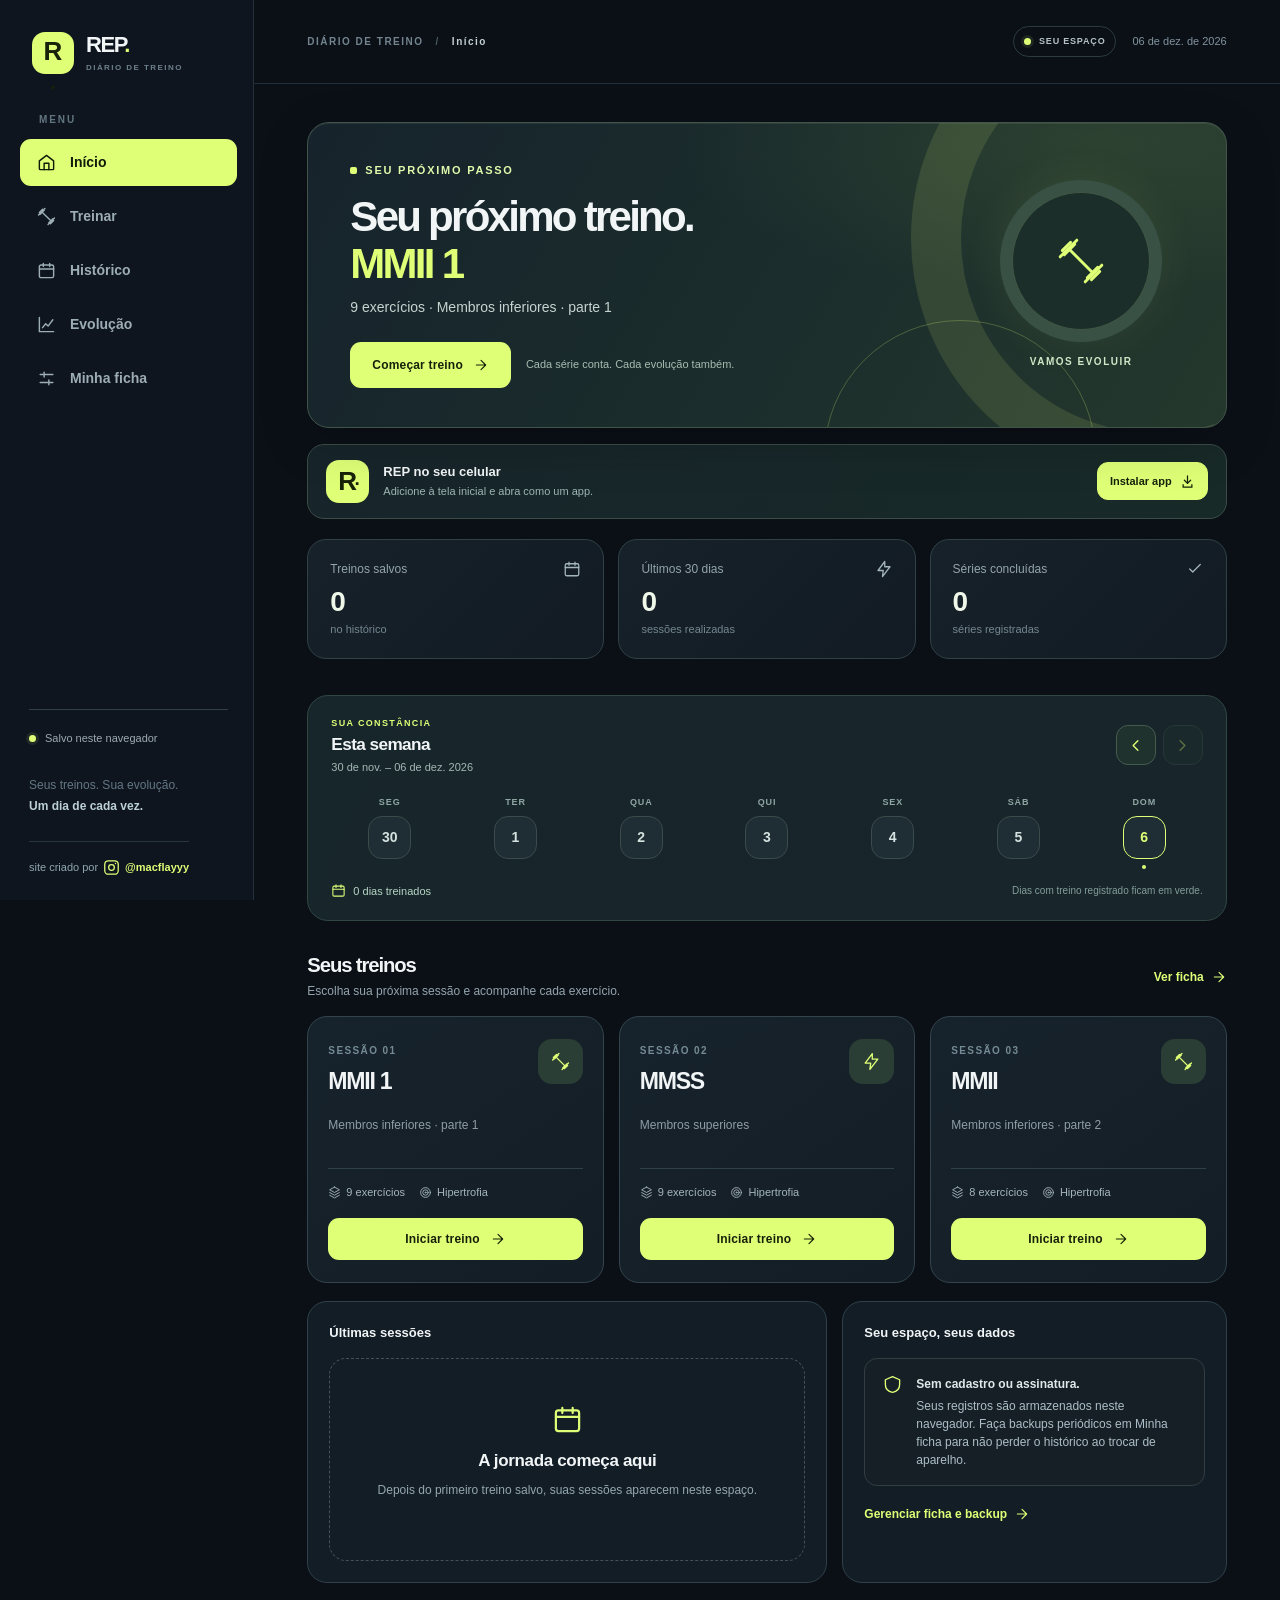
==== commit 8d6646ad: "Permitir navegar semanas anteriores no calendário de treinos do REP" ====
--- a/index.html
+++ b/index.html
@@ -21,9 +21,9 @@
   <meta name="apple-mobile-web-app-capable" content="yes">
   <meta name="apple-mobile-web-app-title" content="REP">
   <meta name="apple-mobile-web-app-status-bar-style" content="black-translucent">
-  <link rel="stylesheet" href="styles.css?v=20261029-rep2">
+  <link rel="stylesheet" href="styles.css?v=20261029-weeks">
   <script src="js/data.js" defer></script>
-  <script src="js/app.js?v=20261029-rep2" defer></script>
+  <script src="js/app.js?v=20261029-weeks" defer></script>
   <script src="js/install.js?v=20261029-floating-app" defer></script>
 </head>
 <body>
--- a/styles.css
+++ b/styles.css
@@ -365,3 +365,39 @@
   #app.rep-enter,.tick.checked {animation:none!important}
   .session-card,.stat-card,.exercise-card,.exercise-mini-track span {transition:none!important}
 }
+
+/* Navegação do calendário semanal: semanas anteriores, seguinte e retorno ao presente. */
+.weekly-panel-head {align-items:center}
+.weekly-heading {min-width:0}
+.weekly-heading h2 {line-height:1.2}
+.weekly-date-range {display:block;margin-top:5px;font-size:11px;color:#a4b8b5;line-height:1.3;font-variant-numeric:tabular-nums}
+.weekly-nav {display:flex;align-items:center;justify-content:flex-end;gap:7px;flex-shrink:0}
+.week-nav-button,.week-today-button {
+  display:inline-grid;place-items:center;
+  min-width:40px;height:40px;padding:8px;
+  border:1px solid #445c4f;border-radius:12px;
+  background:#20322d;color:#dfff77;
+  font-size:12px;font-weight:800;line-height:1;
+  transition:background .16s ease, transform .16s ease;
+}
+.week-nav-button svg {width:19px;height:19px}
+.week-today-button {padding:8px 11px;color:#1b2c11;background:#dfff77;border-color:#dfff77}
+.week-nav-button:not(:disabled):hover {background:#2e4937}
+.week-nav-button:not(:disabled):active,.week-today-button:active {transform:scale(.96)}
+.week-nav-button:disabled {opacity:.35;cursor:default}
+.week-nav-button:focus-visible,.week-today-button:focus-visible {outline:2px solid var(--accent);outline-offset:2px}
+.weekly-panel-foot {display:flex;justify-content:space-between;align-items:center;gap:10px;margin-top:14px}
+.weekly-panel-foot .weekly-hint {margin:0;text-align:right}
+@media(max-width:450px){
+  .weekly-panel-head {gap:10px}
+  .weekly-nav {gap:5px}
+  .week-nav-button,.week-today-button {min-width:36px;height:38px;padding:7px;border-radius:11px}
+  .week-today-button {padding:7px 9px}
+  .weekly-heading h2 {font-size:16px}
+  .weekly-date-range {font-size:10px}
+  .weekly-panel-foot {flex-wrap:wrap;gap:7px}
+  .weekly-panel-foot .weekly-hint {font-size:9px;text-align:left}
+}
+@media(prefers-reduced-motion:reduce){
+  .week-nav-button,.week-today-button {transition:none}
+}
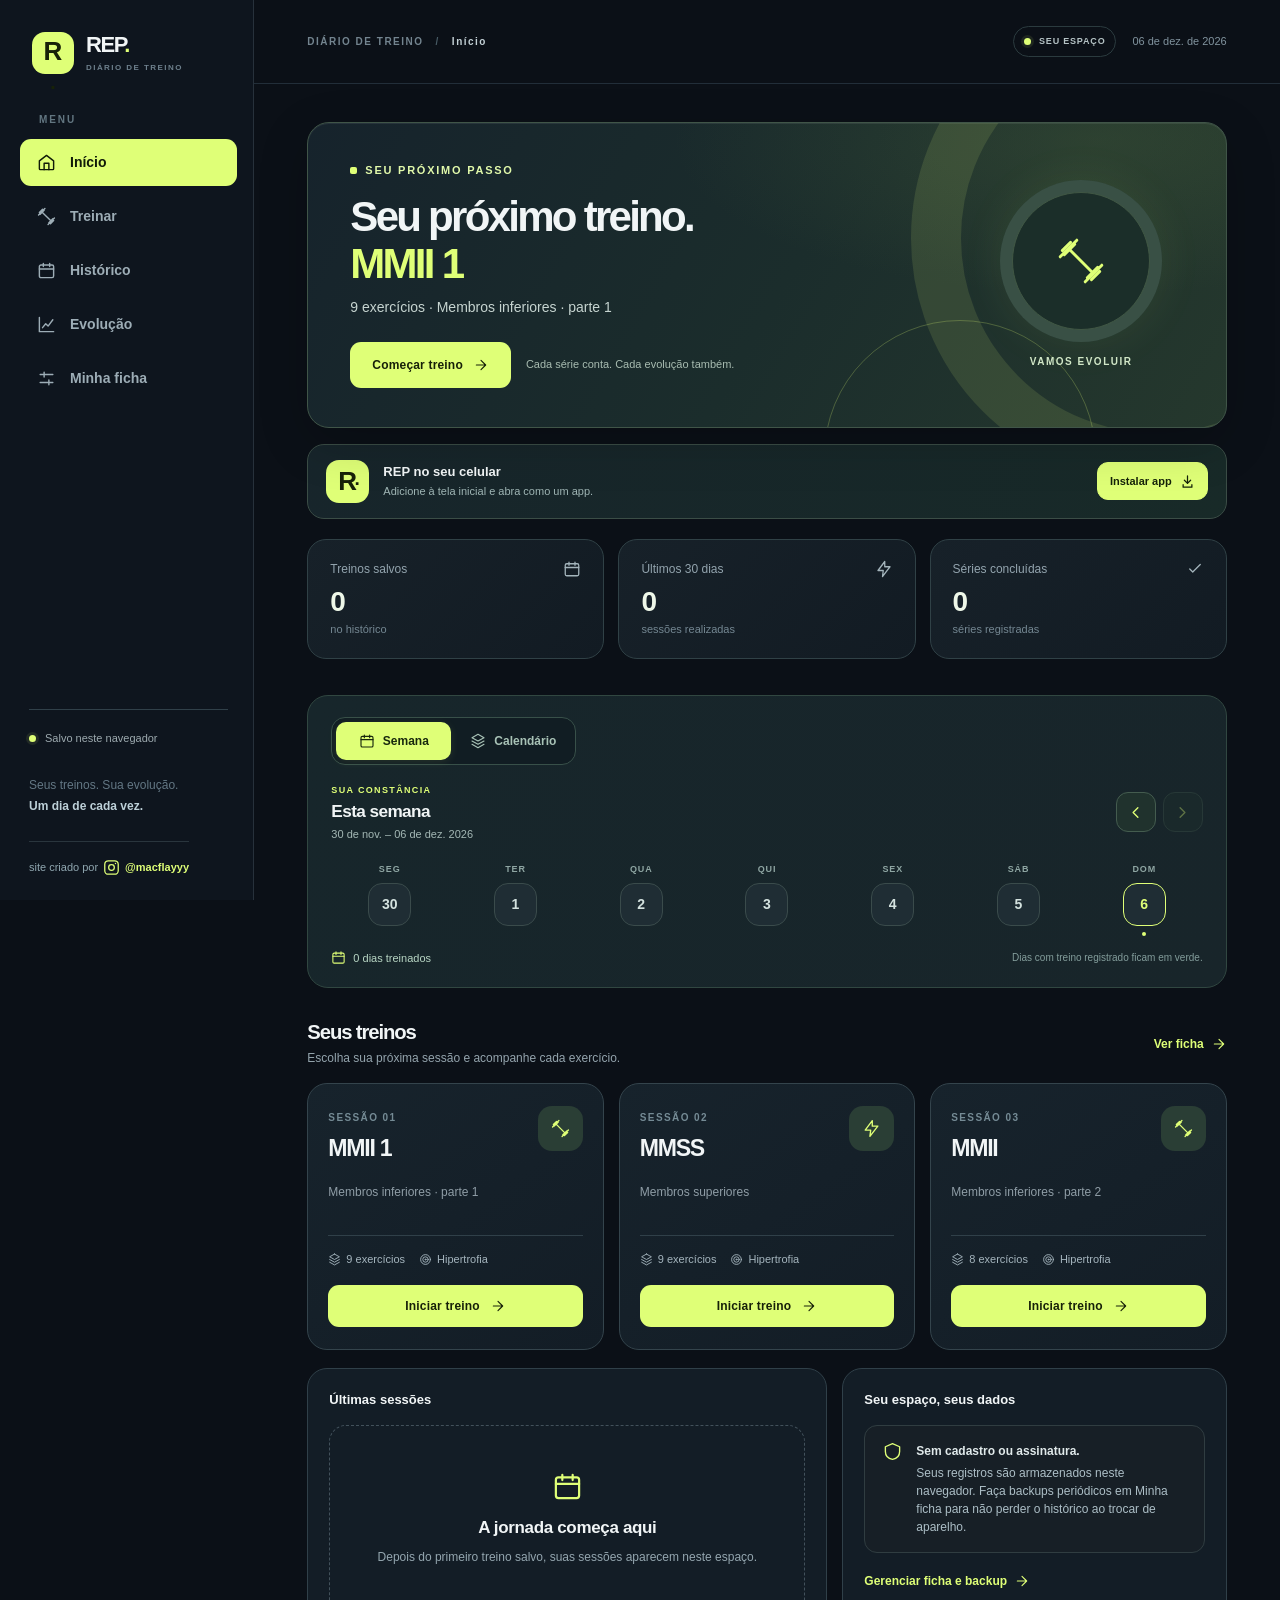
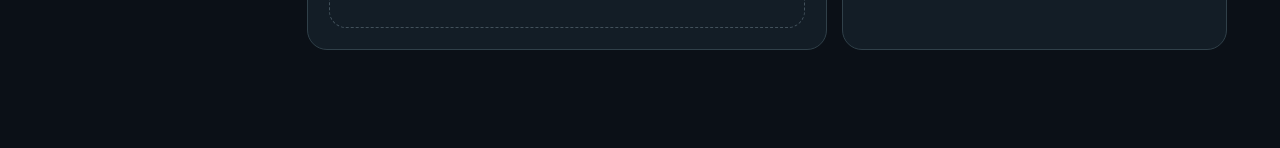
==== commit 3acab597: "Adicionar aba Calendário mensal ao painel de constância no REP" ====
--- a/index.html
+++ b/index.html
@@ -21,9 +21,9 @@
   <meta name="apple-mobile-web-app-capable" content="yes">
   <meta name="apple-mobile-web-app-title" content="REP">
   <meta name="apple-mobile-web-app-status-bar-style" content="black-translucent">
-  <link rel="stylesheet" href="styles.css?v=20261029-weeks">
+  <link rel="stylesheet" href="styles.css?v=20261029-month-calendar">
   <script src="js/data.js" defer></script>
-  <script src="js/app.js?v=20261029-weeks" defer></script>
+  <script src="js/app.js?v=20261029-month-calendar" defer></script>
   <script src="js/install.js?v=20261029-floating-app" defer></script>
 </head>
 <body>
--- a/styles.css
+++ b/styles.css
@@ -401,3 +401,54 @@
 @media(prefers-reduced-motion:reduce){
   .week-nav-button,.week-today-button {transition:none}
 }
+
+/* REP: abas Semana / Calendário mensal dentro do cartão de constância. */
+.calendar-tabs {display:inline-flex;align-items:center;gap:4px;padding:4px;margin-bottom:19px;border:1px solid #385049;border-radius:14px;background:#111d23}
+.calendar-tab {display:inline-flex;align-items:center;justify-content:center;gap:8px;min-width:115px;min-height:38px;padding:8px 15px;border:0;border-radius:10px;background:transparent;color:#a8c2b6;font-size:12px;font-weight:800;transition:background .17s ease,color .17s ease}
+.calendar-tab svg {width:16px;height:16px}
+.calendar-tab.active {background:#dfff77;color:#18280d;box-shadow:0 2px 10px #dfff7718}
+.calendar-tab:not(.active):hover {background:#23372e;color:#ebf6e7}
+.calendar-tab:focus-visible {outline:2px solid var(--accent);outline-offset:2px}
+.monthly-panel {padding-bottom:18px}
+.month-heading {font-size:clamp(18px,2.4vw,24px)!important;font-weight:850}
+.month-calendar-grid {display:grid;grid-template-columns:repeat(7,minmax(0,1fr));gap:7px;margin-top:21px}
+.month-day-label {min-width:0;display:grid;place-items:center;padding-bottom:5px;color:#90a9a3;font-size:10px;font-weight:850;letter-spacing:.04em}
+.month-day-empty {min-width:0;min-height:45px}
+.month-day {position:relative;min-width:0;height:49px;display:flex;align-items:center;justify-content:center;flex-direction:column;gap:2px;padding:3px 1px 2px;border:1px solid #31483f;border-radius:13px;background:#192b2d;color:#d6e4df;font-size:15px;font-weight:800;font-variant-numeric:tabular-nums;transition:background .15s ease,border-color .15s ease,transform .15s ease}
+.month-day-dot {display:block;width:4px;height:4px;border-radius:50%;background:transparent}
+.month-day.trained {background:#dfff77;color:#172807;border-color:#dfff77}
+.month-day.trained .month-day-dot {background:#486a27}
+.month-day.today:not(.trained) {border-color:#dfff77;color:#dfff77}
+.month-day.selected {outline:2px solid #fff;outline-offset:2px}
+.month-day:not(.trained):hover {background:#294039}
+.month-day:active {transform:scale(.96)}
+.month-day:focus-visible {outline:2px solid #fff;outline-offset:2px}
+.calendar-select-hint {margin-top:18px;color:#a1b8ad;font-size:11px;text-align:center}
+.calendar-day-details {margin-top:17px;padding:15px 16px;border:1px solid #385244;border-radius:13px;background:#172a29}
+.calendar-day-details>strong {font-size:12px;color:#ecf7e8;display:block;font-weight:800}
+.calendar-day-details>p {margin-top:8px;color:#a4b8b1;font-size:11px}
+.calendar-sessions {display:grid;gap:8px;margin-top:11px}
+.calendar-session {display:flex;align-items:center;gap:9px;padding:10px 11px;background:#20382c;border-radius:10px;color:#eaf6e5;font-size:12px}
+.calendar-session svg {height:15px;width:15px;flex-shrink:0;color:#dfff77}
+.calendar-session span {flex:1}
+.calendar-session small {color:#c1d4c4;font-size:10px}
+.monthly-panel .weekly-panel-foot {border-top:1px solid #314741;padding-top:13px;margin-top:17px}
+@media(max-width:650px) {
+  .calendar-tabs {display:flex;width:100%;margin-bottom:17px}
+  .calendar-tab {flex:1;min-width:0;min-height:41px}
+  .month-calendar-grid {gap:5px;margin-top:17px}
+  .month-day {height:43px;border-radius:11px;font-size:13px}
+  .month-day-empty {min-height:43px}
+  .month-day-label {font-size:8px}
+  .calendar-day-details {padding:13px 12px}
+  .calendar-session {flex-wrap:wrap}
+}
+@media(max-width:380px) {
+  .month-calendar-grid {gap:3px}
+  .month-day {height:39px;border-radius:9px;font-size:12px}
+  .month-day-empty {min-height:39px}
+  .month-day-dot {width:3px;height:3px}
+}
+@media(prefers-reduced-motion:reduce) {
+  .calendar-tab,.month-day {transition:none!important}
+}
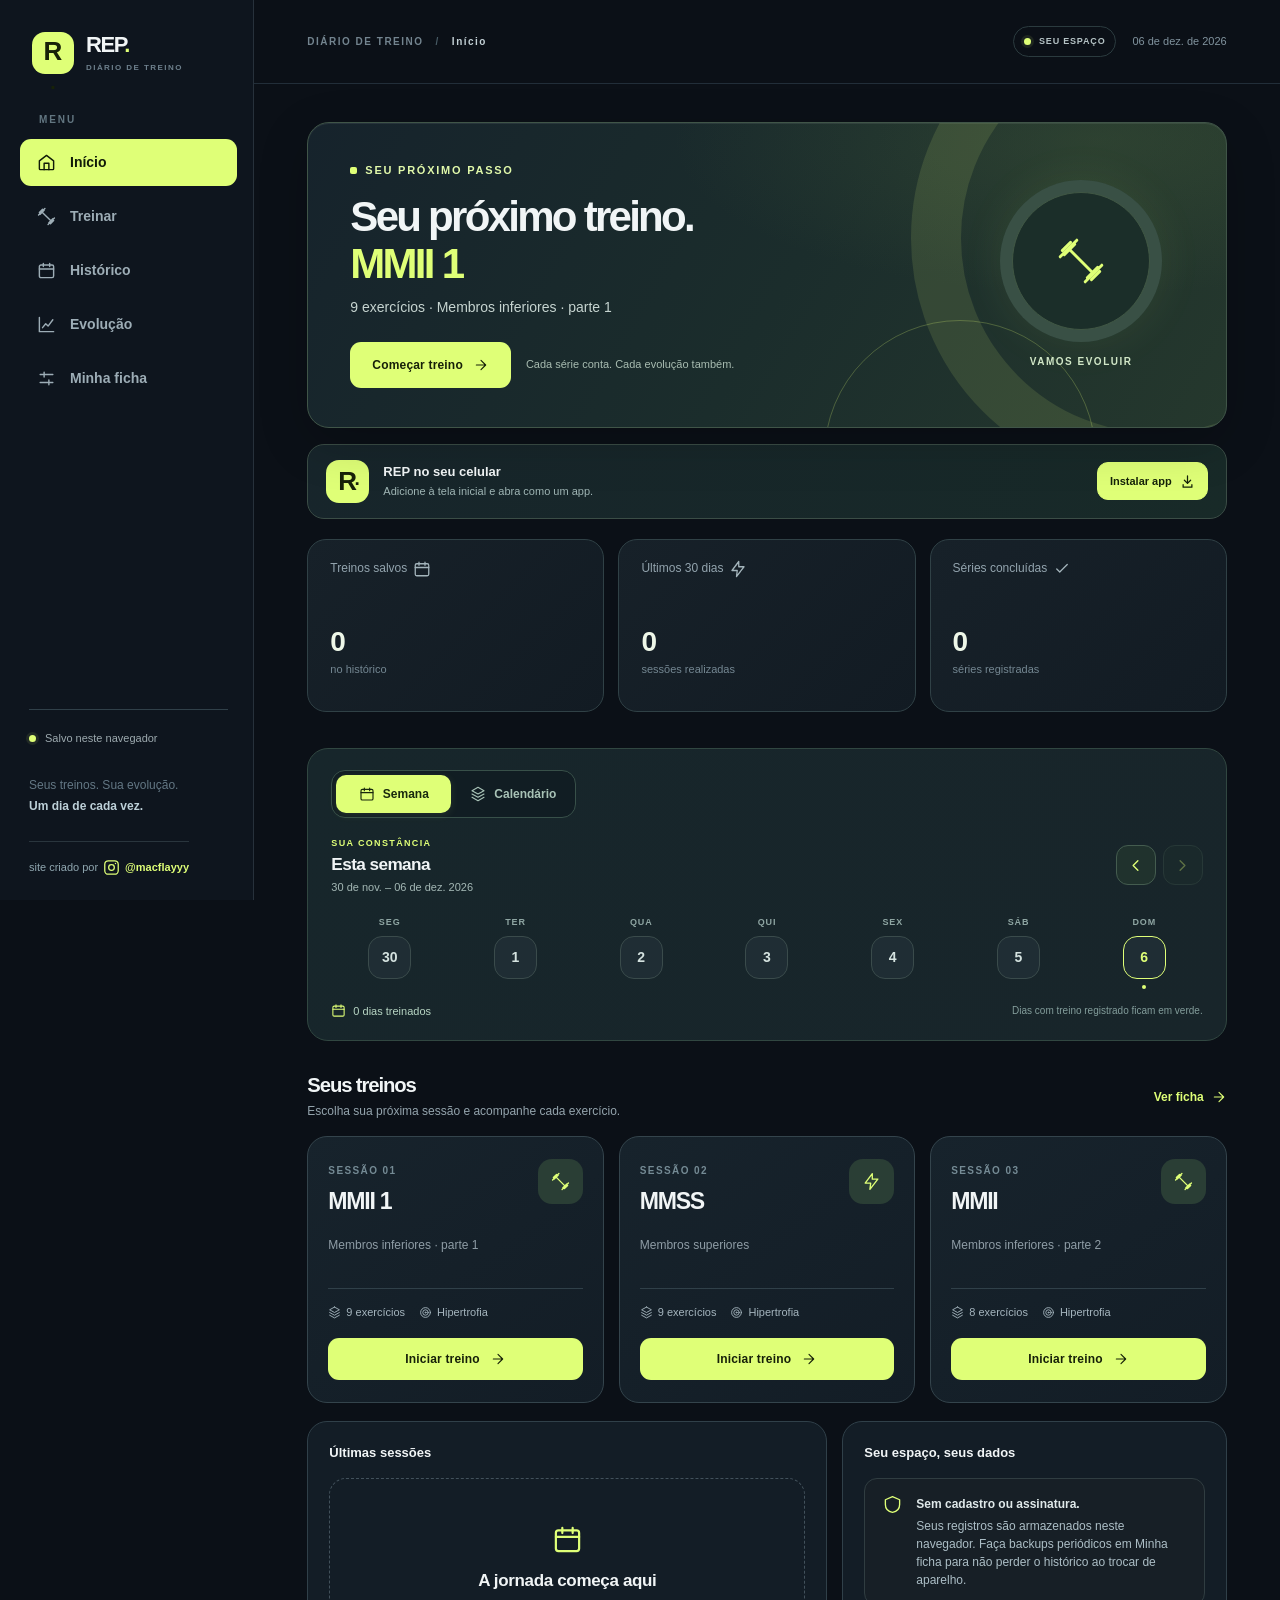
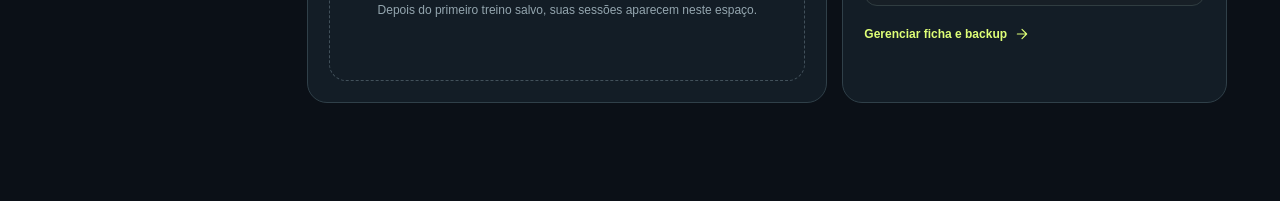
==== commit 14c0064c: "Corrigir cabecalho oculto no iPhone instalado e alinhar indicadores do dashboard" ====
--- a/index.html
+++ b/index.html
@@ -21,10 +21,10 @@
   <meta name="apple-mobile-web-app-capable" content="yes">
   <meta name="apple-mobile-web-app-title" content="REP">
   <meta name="apple-mobile-web-app-status-bar-style" content="black-translucent">
-  <link rel="stylesheet" href="styles.css?v=20261029-month-calendar">
+  <link rel="stylesheet" href="styles.css?v=20261029-ios-safehead-stats-v2">
   <script src="js/data.js" defer></script>
   <script src="js/app.js?v=20261029-month-calendar" defer></script>
-  <script src="js/install.js?v=20261029-floating-app" defer></script>
+  <script src="js/install.js?v=20261029-ios-safehead-stats-v2" defer></script>
 </head>
 <body>
   <div class="shell">
--- a/styles.css
+++ b/styles.css
@@ -452,3 +452,88 @@
 @media(prefers-reduced-motion:reduce) {
   .calendar-tab,.month-day {transition:none!important}
 }
+
+/* REP no iPhone instalado:
+   separa fisicamente o cabeçalho da barra de status/notch.
+   A versão anterior aumentava apenas a altura do cabeçalho e ainda podia
+   deixar REP atrás dos ícones do sistema. */
+@media (max-width: 850px) and (display-mode: standalone) {
+  .page {padding-top:max(64px, env(safe-area-inset-top, 0px))}
+  .topbar {
+    box-sizing:border-box;
+    height:65px;
+    min-height:65px;
+    padding-top:0;
+    background:#0e151e;
+  }
+  .mobile-brand {display:block;color:#f1f5f6;visibility:visible;opacity:1;line-height:1}
+}
+@media (max-width: 850px) {
+  body.rep-installed .page {padding-top:max(64px, env(safe-area-inset-top, 0px))}
+  body.rep-installed .topbar {
+    box-sizing:border-box;
+    height:65px;
+    min-height:65px;
+    padding-top:0;
+    background:#0e151e;
+  }
+  body.rep-installed .mobile-brand {display:block;color:#f1f5f6;visibility:visible;opacity:1;line-height:1}
+}
+
+/* Resumo: mantém títulos, valores e legendas no mesmo eixo vertical,
+   mesmo quando os nomes ou legendas quebram em duas linhas. */
+.stat-grid {align-items:stretch}
+.stat-card {
+  display:grid;
+  grid-template-rows:minmax(54px, 1fr) auto;
+  min-height:166px;
+  align-content:stretch;
+}
+.stat-card .stat-top {
+  display:flex;
+  align-items:flex-start;
+  justify-content:space-between;
+  gap:6px;
+  min-height:54px;
+  line-height:1.35;
+}
+.stat-card .stat-top svg {flex:0 0 18px}
+.stat-card > div:last-child {
+  display:grid;
+  grid-template-rows:42px 35px;
+  align-content:end;
+  min-width:0;
+}
+.stat-card .stat-value {
+  display:flex;
+  align-items:flex-end;
+  height:42px;
+  min-height:42px;
+  font-variant-numeric:tabular-nums;
+  line-height:1;
+  margin:0;
+}
+.stat-card .stat-caption {
+  display:block;
+  min-height:35px;
+  padding-top:6px;
+  margin:0;
+  line-height:1.3;
+}
+@media (max-width:650px) {
+  .stat-card {
+    padding:14px 12px;
+    min-height:152px;
+    grid-template-rows:minmax(56px,1fr) auto;
+  }
+  .stat-card .stat-top {min-height:56px;font-size:10px}
+  .stat-card .stat-top svg {flex:0 0 15px}
+  .stat-card > div:last-child {grid-template-rows:38px 38px}
+  .stat-card .stat-value {height:38px;min-height:38px;font-size:clamp(27px,7.2vw,34px)}
+  .stat-card .stat-caption {min-height:38px;padding-top:6px;font-size:10px}
+}
+@media(max-width:375px) {
+  .stat-card {padding-inline:9px}
+  .stat-card .stat-top {font-size:9px}
+  .stat-card .stat-top svg {flex-basis:14px;width:14px;height:14px}
+}
